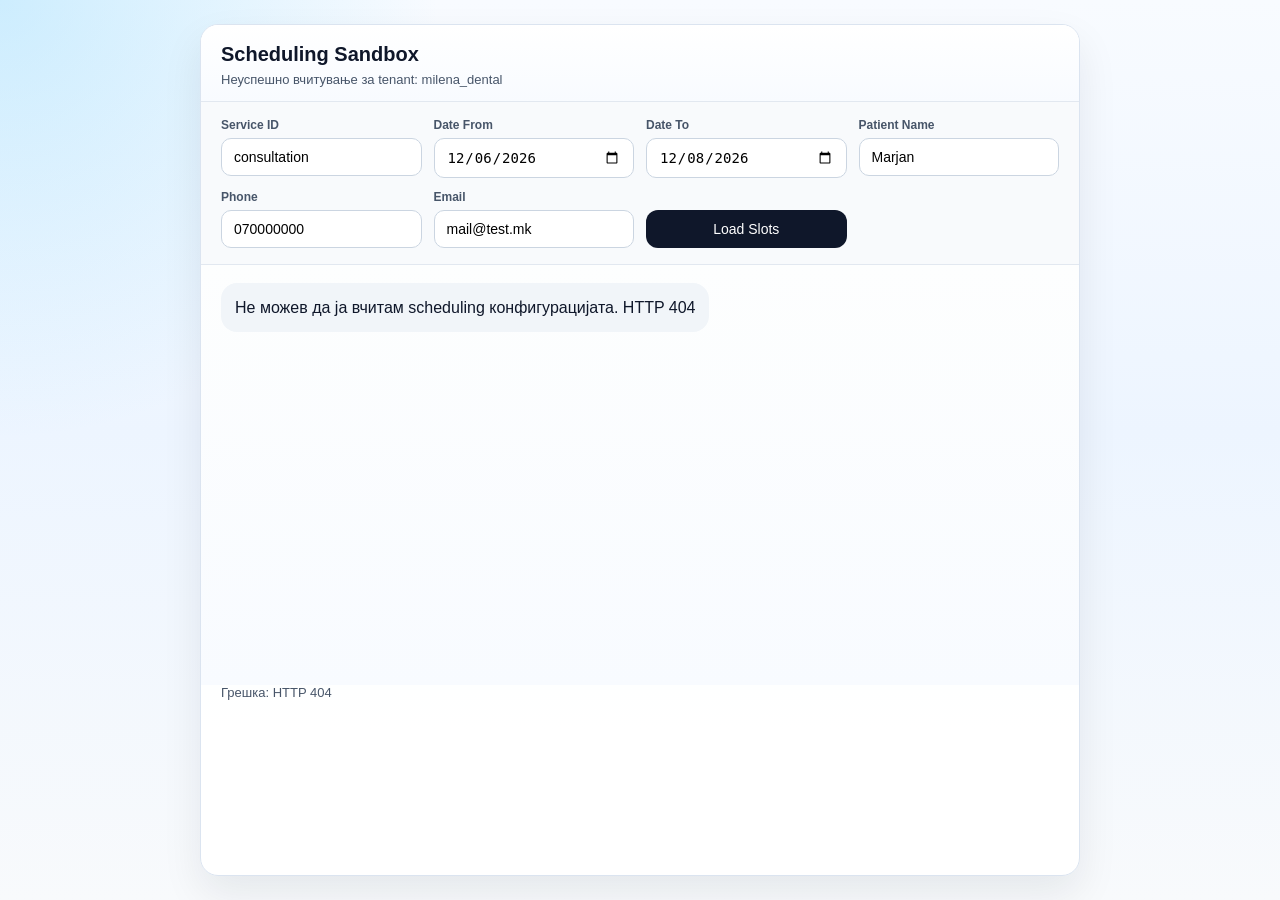
==== clinic-ai-assistant-src/frontend/cal.html @ ce072c80 "feat(scheduling): add isolated calendar sandbox and Google provider support" ====
<!DOCTYPE html>
<html lang="mk">
<head>
  <meta charset="UTF-8" />
  <meta name="viewport" content="width=device-width, initial-scale=1.0" />
  <link rel="icon" href="/frontend/favicon.ico">
  <title>Scheduling Sandbox</title>
  <style>
    * {
      box-sizing: border-box;
    }

    body {
      margin: 0;
      font-family: Arial, sans-serif;
      background:
        radial-gradient(circle at top left, rgba(125, 211, 252, 0.35), transparent 28%),
        linear-gradient(180deg, #f8fbff 0%, #edf5ff 48%, #f8fafc 100%);
      min-height: 100vh;
      display: flex;
      justify-content: center;
      padding: 24px;
      color: #0f172a;
    }

    .sandbox-app {
      width: 100%;
      max-width: 880px;
      background: rgba(255, 255, 255, 0.96);
      border: 1px solid #dbe4f0;
      border-radius: 18px;
      box-shadow: 0 18px 40px rgba(15, 23, 42, 0.08);
      overflow: hidden;
      display: flex;
      flex-direction: column;
    }

    .sandbox-header {
      padding: 18px 20px 14px 20px;
      border-bottom: 1px solid #e2e8f0;
      background: linear-gradient(180deg, #ffffff 0%, #f8fbff 100%);
    }

    .sandbox-title {
      font-size: 20px;
      font-weight: 700;
    }

    .sandbox-subtitle {
      margin-top: 6px;
      font-size: 13px;
      color: #475569;
    }

    .sandbox-controls {
      padding: 16px 20px;
      display: grid;
      grid-template-columns: repeat(4, minmax(0, 1fr));
      gap: 12px;
      border-bottom: 1px solid #e2e8f0;
      background: #f8fafc;
    }

    .control-group {
      display: flex;
      flex-direction: column;
      gap: 6px;
    }

    .control-group label {
      font-size: 12px;
      font-weight: 700;
      color: #475569;
    }

    .control-group input {
      width: 100%;
      padding: 10px 12px;
      border: 1px solid #cbd5e1;
      border-radius: 10px;
      font-size: 14px;
      background: #ffffff;
    }

    .control-group input:focus {
      outline: 2px solid #bfdbfe;
      outline-offset: 1px;
      border-color: #93c5fd;
    }

    .control-actions {
      display: flex;
      align-items: end;
    }

    .primary-button {
      width: 100%;
      border: none;
      border-radius: 12px;
      padding: 11px 14px;
      background: #0f172a;
      color: #ffffff;
      font-size: 14px;
      cursor: pointer;
    }

    .primary-button:disabled {
      cursor: not-allowed;
      opacity: 0.65;
    }

    .sandbox-messages {
      min-height: 420px;
      padding: 18px 20px;
      display: flex;
      flex-direction: column;
      gap: 12px;
      overflow-y: auto;
      background: linear-gradient(180deg, #fdfefe 0%, #f8fbff 100%);
    }

    .message {
      max-width: 86%;
      border-radius: 16px;
      padding: 13px 14px;
      line-height: 1.45;
      white-space: pre-wrap;
      word-break: break-word;
    }

    .message.system {
      align-self: center;
      max-width: 100%;
      background: #eef2ff;
      color: #3730a3;
      font-size: 13px;
    }

    .message.user {
      align-self: flex-end;
      background: #dbeafe;
    }

    .message.bot {
      align-self: flex-start;
      background: #f1f5f9;
    }

    .message pre {
      margin: 0;
      font-family: Consolas, "Courier New", monospace;
      font-size: 12px;
      white-space: pre-wrap;
    }

    .message-title {
      font-weight: 700;
      margin-bottom: 10px;
    }

    .slot-button-list {
      display: flex;
      flex-wrap: wrap;
      gap: 8px;
    }

    .slot-button {
      border: 1px solid #bfdbfe;
      border-radius: 999px;
      padding: 9px 12px;
      background: #ffffff;
      color: #1d4ed8;
      font-size: 13px;
      cursor: pointer;
      transition: transform 0.14s ease, border-color 0.14s ease, background 0.14s ease;
    }

    .slot-button:hover {
      border-color: #60a5fa;
      background: #eff6ff;
      transform: translateY(-1px);
    }

    .slot-button:disabled {
      cursor: not-allowed;
      opacity: 0.6;
      transform: none;
    }

    .sandbox-status {
      padding: 0 20px 18px 20px;
      font-size: 13px;
      color: #475569;
    }

    @media (max-width: 760px) {
      .sandbox-controls {
        grid-template-columns: 1fr;
      }
    }
  </style>
</head>
<body>
  <div class="sandbox-app">
    <div class="sandbox-header">
      <div class="sandbox-title">Scheduling Sandbox</div>
      <div class="sandbox-subtitle" id="sandboxSubtitle">Се вчитува конфигурација...</div>
    </div>

    <div class="sandbox-controls">
      <div class="control-group">
        <label for="serviceIdInput">Service ID</label>
        <input id="serviceIdInput" type="text" value="consultation" />
      </div>
      <div class="control-group">
        <label for="dateFromInput">Date From</label>
        <input id="dateFromInput" type="date" />
      </div>
      <div class="control-group">
        <label for="dateToInput">Date To</label>
        <input id="dateToInput" type="date" />
      </div>
      <div class="control-group">
        <label for="patientNameInput">Patient Name</label>
        <input id="patientNameInput" type="text" value="Marjan" />
      </div>
      <div class="control-group">
        <label for="patientPhoneInput">Phone</label>
        <input id="patientPhoneInput" type="text" value="070000000" />
      </div>
      <div class="control-group">
        <label for="patientEmailInput">Email</label>
        <input id="patientEmailInput" type="email" value="mail@test.mk" />
      </div>
      <div class="control-actions">
        <button class="primary-button" id="loadSlotsButton">Load Slots</button>
      </div>
    </div>

    <div class="sandbox-messages" id="sandboxMessages"></div>
    <div class="sandbox-status" id="sandboxStatus">Подготвено</div>
  </div>

  <script>
    const sandboxSubtitle = document.getElementById("sandboxSubtitle");
    const sandboxMessages = document.getElementById("sandboxMessages");
    const sandboxStatus = document.getElementById("sandboxStatus");
    const serviceIdInput = document.getElementById("serviceIdInput");
    const dateFromInput = document.getElementById("dateFromInput");
    const dateToInput = document.getElementById("dateToInput");
    const patientNameInput = document.getElementById("patientNameInput");
    const patientPhoneInput = document.getElementById("patientPhoneInput");
    const patientEmailInput = document.getElementById("patientEmailInput");
    const loadSlotsButton = document.getElementById("loadSlotsButton");

    const pathParts = window.location.pathname.split("/").filter(Boolean);
    const tenant = pathParts[0] === "agent" && pathParts[1] ? pathParts[1] : "milena_dental";

    const configUrl = `/scheduling/config/${encodeURIComponent(tenant)}`;
    const availabilityUrl = `/scheduling/availability?tenant=${encodeURIComponent(tenant)}`;
    const bookingUrl = `/scheduling/book?tenant=${encodeURIComponent(tenant)}`;

    function addMessage(text, sender, usePre = false) {
      const messageEl = document.createElement("div");
      messageEl.className = `message ${sender}`;
      if (usePre) {
        const pre = document.createElement("pre");
        pre.textContent = text;
        messageEl.appendChild(pre);
      } else {
        messageEl.textContent = text;
      }
      sandboxMessages.appendChild(messageEl);
      sandboxMessages.scrollTop = sandboxMessages.scrollHeight;
    }

    function formatJson(value) {
      return JSON.stringify(value, null, 2);
    }

    function addSlotChoices(slots, serviceId) {
      const messageEl = document.createElement("div");
      messageEl.className = "message bot";

      const titleEl = document.createElement("div");
      titleEl.className = "message-title";
      titleEl.textContent = "Изберете термин со еден клик:";
      messageEl.appendChild(titleEl);

      const listEl = document.createElement("div");
      listEl.className = "slot-button-list";

      for (const slot of slots) {
        const buttonEl = document.createElement("button");
        buttonEl.type = "button";
        buttonEl.className = "slot-button";
        buttonEl.textContent = slot.display_label || slot.start_at;
        buttonEl.addEventListener("click", () => bookSelectedSlot(slot, serviceId, listEl));
        listEl.appendChild(buttonEl);
      }

      messageEl.appendChild(listEl);
      sandboxMessages.appendChild(messageEl);
      sandboxMessages.scrollTop = sandboxMessages.scrollHeight;
    }

    async function bookSelectedSlot(slot, serviceId, buttonContainer) {
      const patientName = patientNameInput.value.trim();
      const patientPhone = patientPhoneInput.value.trim();
      const patientEmail = patientEmailInput.value.trim();

      if (!patientName) {
        addMessage("Внесете име на пациент пред да резервирате термин.", "system");
        return;
      }

      for (const button of buttonContainer.querySelectorAll("button")) {
        button.disabled = true;
      }

      addMessage(`Book this meeting: ${slot.display_label}`, "user");
      sandboxStatus.textContent = "Се испраќа барање за резервација...";

      try {
        const response = await fetch(bookingUrl, {
          method: "POST",
          headers: {
            "Content-Type": "application/json"
          },
          body: JSON.stringify({
            service_id: serviceId,
            slot_id: slot.slot_id,
            patient_name: patientName,
            patient_phone: patientPhone || null,
            patient_email: patientEmail || null,
            note: "Booked from cal.html sandbox",
          })
        });

        if (!response.ok) {
          throw new Error(`HTTP ${response.status}`);
        }

        const data = await response.json();
        sandboxStatus.textContent = "Терминот е испратен за резервација.";
        addMessage(`Резервација: ${data.confirmation_message}`, "bot");
        addMessage(formatJson(data), "bot", true);
      } catch (error) {
        sandboxStatus.textContent = `Грешка: ${error.message}`;
        addMessage(`Неуспешна резервација. ${error.message}`, "bot");
        for (const button of buttonContainer.querySelectorAll("button")) {
          button.disabled = false;
        }
      }
    }

    function setDefaultDates() {
      const today = new Date();
      const endDate = new Date(today);
      endDate.setDate(today.getDate() + 2);
      dateFromInput.value = today.toISOString().slice(0, 10);
      dateToInput.value = endDate.toISOString().slice(0, 10);
    }

    async function loadConfig() {
      try {
        const response = await fetch(configUrl);
        if (!response.ok) {
          throw new Error(`HTTP ${response.status}`);
        }
        const config = await response.json();
        const scheduling = config.scheduling || {};
        sandboxSubtitle.textContent = `Tenant: ${tenant} | Provider: ${scheduling.provider || "n/a"} | Timezone: ${scheduling.timezone || "n/a"}`;
        addMessage("Сандбоксот е подготвен за изолирано scheduling тестирање.", "system");
        addMessage(formatJson({ tenant, scheduling }), "bot", true);
      } catch (error) {
        sandboxSubtitle.textContent = `Неуспешно вчитување за tenant: ${tenant}`;
        sandboxStatus.textContent = `Грешка: ${error.message}`;
        addMessage(`Не можев да ја вчитам scheduling конфигурацијата. ${error.message}`, "bot");
      }
    }

    async function loadSlots() {
      const payload = {
        service_id: serviceIdInput.value.trim(),
        date_from: dateFromInput.value,
        date_to: dateToInput.value,
        timezone: "Europe/Skopje",
      };

      if (!payload.service_id || !payload.date_from || !payload.date_to) {
        addMessage("Внесете service id и date range пред да побарате слотови.", "system");
        return;
      }

      loadSlotsButton.disabled = true;
      sandboxStatus.textContent = "Се вчитуваат можни термини...";
      addMessage(`Load slots for ${payload.service_id} from ${payload.date_from} to ${payload.date_to}`, "user");

      try {
        const response = await fetch(availabilityUrl, {
          method: "POST",
          headers: {
            "Content-Type": "application/json"
          },
          body: JSON.stringify(payload)
        });

        if (!response.ok) {
          throw new Error(`HTTP ${response.status}`);
        }

        const data = await response.json();
        const slots = Array.isArray(data.slots) ? data.slots : [];
        sandboxStatus.textContent = `Вчитани ${slots.length} слотови.`;
        if (!slots.length) {
          addMessage("Нема достапни слотови за избраниот опсег.", "bot");
          addMessage(formatJson(data), "bot", true);
          return;
        }
        addSlotChoices(slots, payload.service_id);
        addMessage(formatJson(data), "bot", true);
      } catch (error) {
        sandboxStatus.textContent = `Грешка: ${error.message}`;
        addMessage(`Неуспешно вчитување на слотови. ${error.message}`, "bot");
      } finally {
        loadSlotsButton.disabled = false;
      }
    }

    loadSlotsButton.addEventListener("click", loadSlots);

    setDefaultDates();
    loadConfig();
  </script>
</body>
</html>
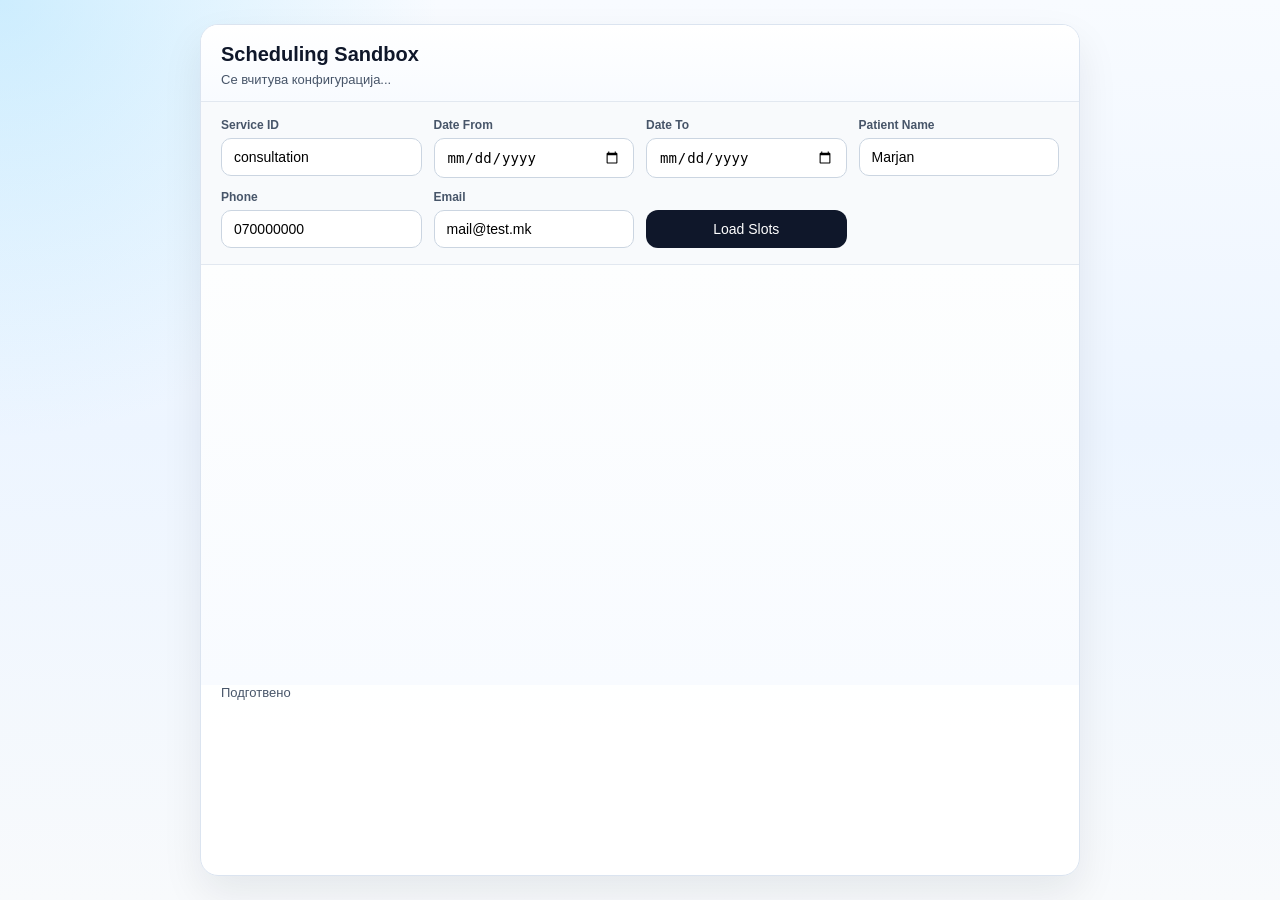
==== commit 0db5638a: "refactor(frontend): extract reusable scheduling slot list widget" ====
--- a/clinic-ai-assistant-src/frontend/cal.html
+++ b/clinic-ai-assistant-src/frontend/cal.html
@@ -4,6 +4,7 @@
   <meta charset="UTF-8" />
   <meta name="viewport" content="width=device-width, initial-scale=1.0" />
   <link rel="icon" href="/frontend/favicon.ico">
+  <link rel="stylesheet" href="/frontend/widgets/slot-list/slot-list.css">
   <title>Scheduling Sandbox</title>
   <style>
     * {
@@ -153,40 +154,6 @@
       white-space: pre-wrap;
     }
 
-    .message-title {
-      font-weight: 700;
-      margin-bottom: 10px;
-    }
-
-    .slot-button-list {
-      display: flex;
-      flex-wrap: wrap;
-      gap: 8px;
-    }
-
-    .slot-button {
-      border: 1px solid #bfdbfe;
-      border-radius: 999px;
-      padding: 9px 12px;
-      background: #ffffff;
-      color: #1d4ed8;
-      font-size: 13px;
-      cursor: pointer;
-      transition: transform 0.14s ease, border-color 0.14s ease, background 0.14s ease;
-    }
-
-    .slot-button:hover {
-      border-color: #60a5fa;
-      background: #eff6ff;
-      transform: translateY(-1px);
-    }
-
-    .slot-button:disabled {
-      cursor: not-allowed;
-      opacity: 0.6;
-      transform: none;
-    }
-
     .sandbox-status {
       padding: 0 20px 18px 20px;
       font-size: 13px;
@@ -241,7 +208,9 @@
     <div class="sandbox-status" id="sandboxStatus">Подготвено</div>
   </div>
 
-  <script>
+  <script type="module">
+    import { createSlotListWidget } from "/frontend/widgets/slot-list/slot-list.js";
+
     const sandboxSubtitle = document.getElementById("sandboxSubtitle");
     const sandboxMessages = document.getElementById("sandboxMessages");
     const sandboxStatus = document.getElementById("sandboxStatus");
@@ -282,29 +251,18 @@
       const messageEl = document.createElement("div");
       messageEl.className = "message bot";
 
-      const titleEl = document.createElement("div");
-      titleEl.className = "message-title";
-      titleEl.textContent = "Изберете термин со еден клик:";
-      messageEl.appendChild(titleEl);
-
-      const listEl = document.createElement("div");
-      listEl.className = "slot-button-list";
-
-      for (const slot of slots) {
-        const buttonEl = document.createElement("button");
-        buttonEl.type = "button";
-        buttonEl.className = "slot-button";
-        buttonEl.textContent = slot.display_label || slot.start_at;
-        buttonEl.addEventListener("click", () => bookSelectedSlot(slot, serviceId, listEl));
-        listEl.appendChild(buttonEl);
-      }
-
-      messageEl.appendChild(listEl);
+      const slotList = createSlotListWidget({
+        title: "Изберете термин со еден клик:",
+        slots,
+        onSelect: (slot, widget) => bookSelectedSlot(slot, serviceId, widget),
+      });
+
+      messageEl.appendChild(slotList.root);
       sandboxMessages.appendChild(messageEl);
       sandboxMessages.scrollTop = sandboxMessages.scrollHeight;
     }
 
-    async function bookSelectedSlot(slot, serviceId, buttonContainer) {
+    async function bookSelectedSlot(slot, serviceId, slotListWidget) {
       const patientName = patientNameInput.value.trim();
       const patientPhone = patientPhoneInput.value.trim();
       const patientEmail = patientEmailInput.value.trim();
@@ -314,9 +272,7 @@
         return;
       }
 
-      for (const button of buttonContainer.querySelectorAll("button")) {
-        button.disabled = true;
-      }
+      slotListWidget.disableAll();
 
       addMessage(`Book this meeting: ${slot.display_label}`, "user");
       sandboxStatus.textContent = "Се испраќа барање за резервација...";
@@ -348,9 +304,7 @@
       } catch (error) {
         sandboxStatus.textContent = `Грешка: ${error.message}`;
         addMessage(`Неуспешна резервација. ${error.message}`, "bot");
-        for (const button of buttonContainer.querySelectorAll("button")) {
-          button.disabled = false;
-        }
+        slotListWidget.enableAll();
       }
     }
 
@@ -369,10 +323,13 @@
           throw new Error(`HTTP ${response.status}`);
         }
         const config = await response.json();
-        const scheduling = config.scheduling || {};
+        const scheduling = config.scheduling || config || {};
         sandboxSubtitle.textContent = `Tenant: ${tenant} | Provider: ${scheduling.provider || "n/a"} | Timezone: ${scheduling.timezone || "n/a"}`;
         addMessage("Сандбоксот е подготвен за изолирано scheduling тестирање.", "system");
         addMessage(formatJson({ tenant, scheduling }), "bot", true);
+        if (scheduling.booking_enabled === false) {
+          addMessage("Booking is disabled for this tenant. Live slot booking is not available from this sandbox.", "system");
+        }
       } catch (error) {
         sandboxSubtitle.textContent = `Неуспешно вчитување за tenant: ${tenant}`;
         sandboxStatus.textContent = `Грешка: ${error.message}`;
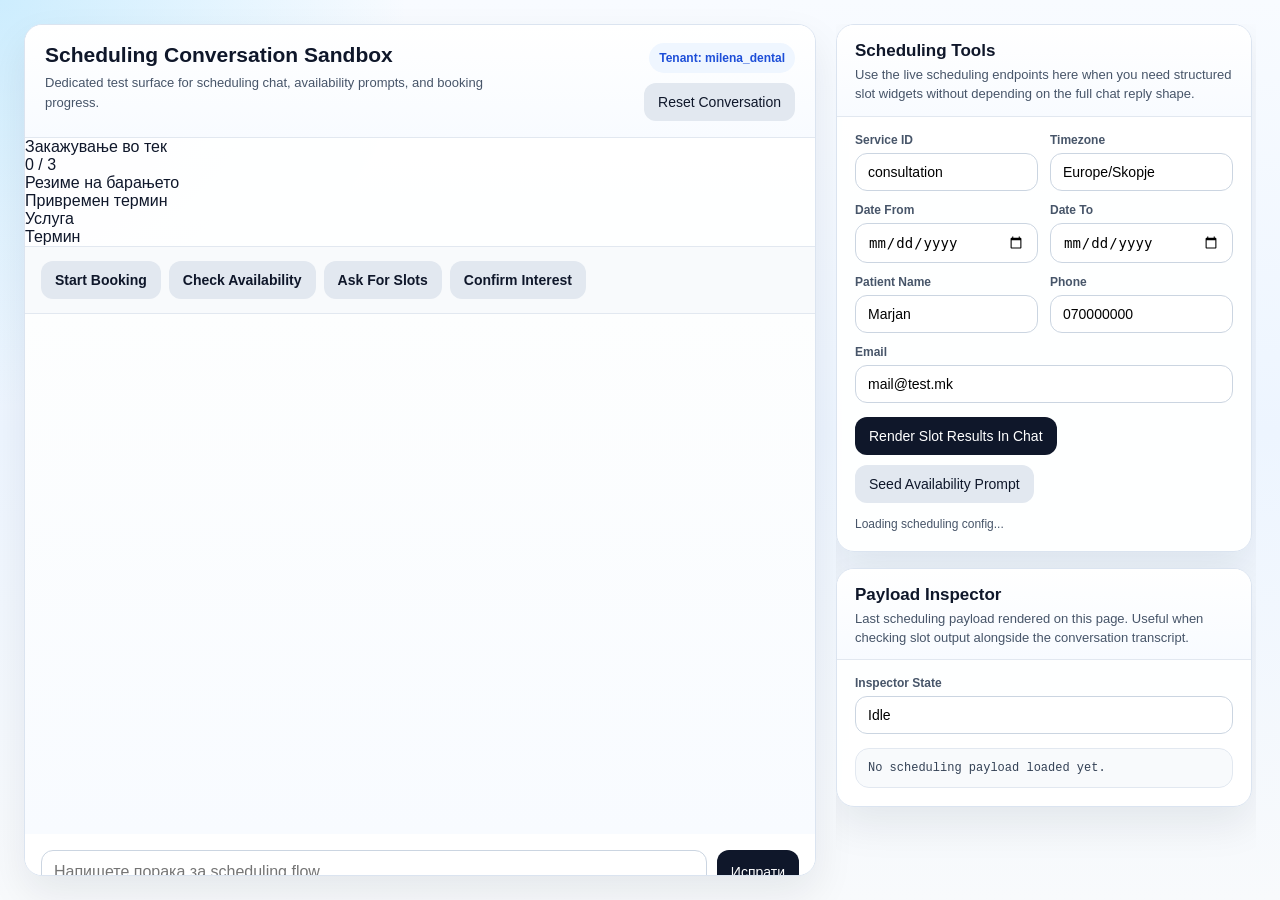
==== commit badc7feb: "feat(frontend): turn cal sandbox into scheduling chat surface" ====
--- a/clinic-ai-assistant-src/frontend/cal.html
+++ b/clinic-ai-assistant-src/frontend/cal.html
@@ -4,8 +4,11 @@
   <meta charset="UTF-8" />
   <meta name="viewport" content="width=device-width, initial-scale=1.0" />
   <link rel="icon" href="/frontend/favicon.ico">
-  <link rel="stylesheet" href="/frontend/widgets/slot-list/slot-list.css">
-  <title>Scheduling Sandbox</title>
+  <link rel="stylesheet" href="/frontend/chat/chat-shell.css" />
+  <link rel="stylesheet" href="/frontend/widgets/booking-progress/booking-progress.css" />
+  <link rel="stylesheet" href="/frontend/widgets/booking-summary/booking-summary.css" />
+  <link rel="stylesheet" href="/frontend/widgets/slot-list/slot-list.css" />
+  <title>Scheduling Conversation Sandbox</title>
   <style>
     * {
       box-sizing: border-box;
@@ -13,253 +16,815 @@
 
     body {
       margin: 0;
+      height: 100vh;
       font-family: Arial, sans-serif;
+      color: #0f172a;
       background:
-        radial-gradient(circle at top left, rgba(125, 211, 252, 0.35), transparent 28%),
+        radial-gradient(circle at top left, rgba(125, 211, 252, 0.35), transparent 26%),
         linear-gradient(180deg, #f8fbff 0%, #edf5ff 48%, #f8fafc 100%);
-      min-height: 100vh;
+      padding: 24px;
+      overflow: hidden;
+    }
+
+    .sandbox-layout {
+      width: 100%;
+      max-width: 1380px;
+      height: 100%;
+      margin: 0 auto;
+      display: grid;
+      grid-template-columns: minmax(0, 1.4fr) minmax(320px, 420px);
+      gap: 20px;
+      align-items: start;
+    }
+
+    .chat-app {
+      height: 100%;
+      background: rgba(255, 255, 255, 0.96);
+      border: 1px solid #dbe4f0;
+      border-radius: 18px;
       display: flex;
-      justify-content: center;
-      padding: 24px;
+      flex-direction: column;
+      overflow: hidden;
+      box-shadow: 0 18px 40px rgba(15, 23, 42, 0.08);
+    }
+
+    .chat-header {
+      padding: 18px 20px 16px 20px;
+      border-bottom: 1px solid #e2e8f0;
+      background: linear-gradient(180deg, #ffffff 0%, #f8fbff 100%);
+      display: flex;
+      justify-content: space-between;
+      gap: 16px;
+      align-items: flex-start;
+    }
+
+    .chat-header-copy {
+      min-width: 0;
+    }
+
+    .chat-header-title {
+      font-size: 21px;
+      font-weight: 700;
+    }
+
+    .chat-header-subtitle {
+      margin-top: 6px;
+      font-size: 13px;
+      line-height: 1.5;
+      color: #475569;
+    }
+
+    .chat-header-tools {
+      display: flex;
+      gap: 10px;
+      align-items: center;
+      flex-wrap: wrap;
+      justify-content: flex-end;
+    }
+
+    .header-chip {
+      padding: 8px 10px;
+      border-radius: 999px;
+      background: #eff6ff;
+      color: #1d4ed8;
+      font-size: 12px;
+      font-weight: 700;
+      white-space: nowrap;
+    }
+
+    .chat-messages {
+      flex: 1;
+      min-height: 520px;
+      overflow-y: auto;
+      padding: 16px;
+      display: flex;
+      flex-direction: column;
+      gap: 12px;
+      background: linear-gradient(180deg, #fdfefe 0%, #f8fbff 100%);
+    }
+
+    .chat-tools {
+      padding: 14px 16px;
+      border-top: 1px solid #e2e8f0;
+      border-bottom: 1px solid #e2e8f0;
+      background: #f8fafc;
+      display: flex;
+      flex-wrap: wrap;
+      gap: 8px;
+    }
+
+    .tool-button,
+    .send-button,
+    .panel-button {
+      border: none;
+      border-radius: 12px;
+      padding: 11px 14px;
+      font-size: 14px;
+      cursor: pointer;
+      transition: transform 120ms ease, box-shadow 120ms ease, opacity 120ms ease;
+    }
+
+    .tool-button:hover,
+    .send-button:hover,
+    .panel-button:hover {
+      transform: translateY(-1px);
+      box-shadow: 0 8px 20px rgba(15, 23, 42, 0.08);
+    }
+
+    .tool-button:disabled,
+    .send-button:disabled,
+    .panel-button:disabled {
+      opacity: 0.6;
+      cursor: not-allowed;
+      transform: none;
+      box-shadow: none;
+    }
+
+    .tool-button {
+      background: #e2e8f0;
       color: #0f172a;
-    }
-
-    .sandbox-app {
-      width: 100%;
-      max-width: 880px;
+      font-weight: 600;
+    }
+
+    .chat-input-area {
+      display: flex;
+      gap: 10px;
+      padding: 16px;
+      background: #ffffff;
+    }
+
+    .chat-input {
+      flex: 1;
+      padding: 12px;
+      border: 1px solid #cbd5e1;
+      border-radius: 12px;
+      font-size: 16px;
+      outline: none;
+      background: #ffffff;
+    }
+
+    .chat-input:focus,
+    .panel-input:focus {
+      outline: 2px solid #bfdbfe;
+      outline-offset: 1px;
+      border-color: #93c5fd;
+    }
+
+    .send-button,
+    .panel-button.primary {
+      background: #0f172a;
+      color: #ffffff;
+    }
+
+    .panel-button.secondary {
+      background: #e2e8f0;
+      color: #0f172a;
+    }
+
+    .status {
+      padding: 0 16px 16px 16px;
+      font-size: 13px;
+      color: #475569;
+    }
+
+    .panel-stack {
+      height: 100%;
+      display: flex;
+      flex-direction: column;
+      gap: 16px;
+      overflow-y: auto;
+      min-height: 0;
+      padding-right: 4px;
+    }
+
+    .panel-card {
       background: rgba(255, 255, 255, 0.96);
       border: 1px solid #dbe4f0;
       border-radius: 18px;
       box-shadow: 0 18px 40px rgba(15, 23, 42, 0.08);
       overflow: hidden;
-      display: flex;
-      flex-direction: column;
-    }
-
-    .sandbox-header {
-      padding: 18px 20px 14px 20px;
+    }
+
+    .panel-card-header {
+      padding: 16px 18px 12px 18px;
       border-bottom: 1px solid #e2e8f0;
       background: linear-gradient(180deg, #ffffff 0%, #f8fbff 100%);
     }
 
-    .sandbox-title {
-      font-size: 20px;
+    .panel-card-title {
+      font-size: 17px;
       font-weight: 700;
     }
 
-    .sandbox-subtitle {
-      margin-top: 6px;
+    .panel-card-subtitle {
+      margin-top: 5px;
       font-size: 13px;
       color: #475569;
-    }
-
-    .sandbox-controls {
-      padding: 16px 20px;
+      line-height: 1.45;
+    }
+
+    .panel-card-body {
+      padding: 16px 18px 18px 18px;
+    }
+
+    .field-grid {
       display: grid;
-      grid-template-columns: repeat(4, minmax(0, 1fr));
+      grid-template-columns: 1fr 1fr;
       gap: 12px;
-      border-bottom: 1px solid #e2e8f0;
-      background: #f8fafc;
-    }
-
-    .control-group {
+    }
+
+    .field-grid.single-column {
+      grid-template-columns: 1fr;
+    }
+
+    .field-group {
       display: flex;
       flex-direction: column;
       gap: 6px;
     }
 
-    .control-group label {
+    .field-group label {
       font-size: 12px;
       font-weight: 700;
       color: #475569;
     }
 
-    .control-group input {
+    .panel-input {
       width: 100%;
       padding: 10px 12px;
       border: 1px solid #cbd5e1;
-      border-radius: 10px;
+      border-radius: 12px;
       font-size: 14px;
       background: #ffffff;
     }
 
-    .control-group input:focus {
-      outline: 2px solid #bfdbfe;
-      outline-offset: 1px;
-      border-color: #93c5fd;
-    }
-
-    .control-actions {
+    .panel-actions {
       display: flex;
-      align-items: end;
-    }
-
-    .primary-button {
-      width: 100%;
-      border: none;
-      border-radius: 12px;
-      padding: 11px 14px;
-      background: #0f172a;
-      color: #ffffff;
-      font-size: 14px;
-      cursor: pointer;
-    }
-
-    .primary-button:disabled {
-      cursor: not-allowed;
-      opacity: 0.65;
-    }
-
-    .sandbox-messages {
-      min-height: 420px;
-      padding: 18px 20px;
-      display: flex;
-      flex-direction: column;
-      gap: 12px;
-      overflow-y: auto;
-      background: linear-gradient(180deg, #fdfefe 0%, #f8fbff 100%);
-    }
-
-    .message {
-      max-width: 86%;
-      border-radius: 16px;
-      padding: 13px 14px;
-      line-height: 1.45;
+      flex-wrap: wrap;
+      gap: 10px;
+      margin-top: 14px;
+    }
+
+    .panel-note {
+      margin-top: 12px;
+      font-size: 12px;
+      line-height: 1.5;
+      color: #475569;
+    }
+
+    .inspector-log {
+      margin-top: 14px;
+      border: 1px solid #e2e8f0;
+      border-radius: 14px;
+      background: #f8fafc;
+      padding: 12px;
+      max-height: 240px;
+      overflow: auto;
+    }
+
+    .inspector-log pre {
+      margin: 0;
       white-space: pre-wrap;
       word-break: break-word;
-    }
-
-    .message.system {
-      align-self: center;
-      max-width: 100%;
-      background: #eef2ff;
-      color: #3730a3;
-      font-size: 13px;
-    }
-
-    .message.user {
-      align-self: flex-end;
-      background: #dbeafe;
-    }
-
-    .message.bot {
-      align-self: flex-start;
-      background: #f1f5f9;
-    }
-
-    .message pre {
-      margin: 0;
+      font-size: 12px;
       font-family: Consolas, "Courier New", monospace;
-      font-size: 12px;
-      white-space: pre-wrap;
-    }
-
-    .sandbox-status {
-      padding: 0 20px 18px 20px;
-      font-size: 13px;
-      color: #475569;
+      color: #334155;
+    }
+
+    @media (max-width: 1120px) {
+      body {
+        height: auto;
+        min-height: 100vh;
+        overflow: auto;
+      }
+
+      .sandbox-layout {
+        grid-template-columns: 1fr;
+        height: auto;
+      }
+
+      .chat-app {
+        height: auto;
+        min-height: 70vh;
+      }
+
+      .panel-stack {
+        height: auto;
+        overflow: visible;
+        padding-right: 0;
+      }
     }
 
     @media (max-width: 760px) {
-      .sandbox-controls {
+      body {
+        padding: 14px;
+      }
+
+      .chat-header {
+        flex-direction: column;
+      }
+
+      .chat-header-tools {
+        justify-content: flex-start;
+      }
+
+      .field-grid {
         grid-template-columns: 1fr;
+      }
+
+      .chat-input-area {
+        flex-direction: column;
       }
     }
   </style>
 </head>
 <body>
-  <div class="sandbox-app">
-    <div class="sandbox-header">
-      <div class="sandbox-title">Scheduling Sandbox</div>
-      <div class="sandbox-subtitle" id="sandboxSubtitle">Се вчитува конфигурација...</div>
+  <div class="sandbox-layout">
+    <div class="chat-app">
+      <div class="chat-header">
+        <div class="chat-header-copy">
+          <div class="chat-header-title" id="chatHeader">Scheduling Conversation Sandbox</div>
+          <div class="chat-header-subtitle" id="chatHeaderSubtitle">
+            Dedicated test surface for scheduling chat, availability prompts, and booking progress.
+          </div>
+        </div>
+        <div class="chat-header-tools">
+          <div class="header-chip" id="tenantChip">Tenant: milena_dental</div>
+          <button type="button" class="panel-button secondary" id="bookingResetButton">Reset Conversation</button>
+        </div>
+      </div>
+
+      <div class="booking-progress" id="bookingProgress">
+        <div class="booking-progress-header">
+          <div class="booking-progress-title" id="bookingProgressTitle">Закажување во тек</div>
+          <div class="booking-progress-controls">
+            <div class="booking-progress-status" id="bookingProgressStatus">0 / 3</div>
+          </div>
+        </div>
+        <div class="booking-progress-steps" id="bookingProgressSteps"></div>
+      </div>
+
+      <div class="booking-summary" id="bookingSummary">
+        <div class="booking-summary-header">
+          <div>
+            <div class="booking-summary-title" id="bookingSummaryTitle">Резиме на барањето</div>
+            <div class="booking-summary-subtitle" id="bookingSummarySubtitle"></div>
+          </div>
+          <div class="booking-summary-badge" id="bookingSummaryBadge">Привремен термин</div>
+        </div>
+        <div class="booking-summary-grid">
+          <div class="booking-summary-card">
+            <div class="booking-summary-label">Услуга</div>
+            <div class="booking-summary-value" id="bookingSummaryService"></div>
+          </div>
+          <div class="booking-summary-card">
+            <div class="booking-summary-label">Термин</div>
+            <div class="booking-summary-value" id="bookingSummaryAppointment"></div>
+          </div>
+        </div>
+        <div class="booking-summary-fields" id="bookingSummaryFields"></div>
+        <div class="booking-summary-note" id="bookingSummaryNote" hidden>
+          <div class="booking-summary-note-label" id="bookingSummaryNoteLabel">Забелешка</div>
+          <div class="booking-summary-note-value" id="bookingSummaryNoteValue"></div>
+        </div>
+      </div>
+
+      <div class="chat-tools">
+        <button type="button" class="tool-button" data-quick-message="Сакам термин за консултација.">Start Booking</button>
+        <button type="button" class="tool-button" data-quick-message="Имате ли слободни термини денес?">Check Availability</button>
+        <button type="button" class="tool-button" data-quick-message="Покажи ми слободни термини за консултација.">Ask For Slots</button>
+        <button type="button" class="tool-button" data-quick-message="Да, сакам да закажам.">Confirm Interest</button>
+      </div>
+
+      <div class="chat-messages" id="chatMessages"></div>
+
+      <div class="chat-input-area">
+        <input
+          type="text"
+          id="messageInput"
+          class="chat-input"
+          placeholder="Напишете порака за scheduling flow..."
+        />
+        <button id="sendButton" class="send-button">Испрати</button>
+      </div>
+
+      <div class="status" id="statusText">Подготвено</div>
     </div>
 
-    <div class="sandbox-controls">
-      <div class="control-group">
-        <label for="serviceIdInput">Service ID</label>
-        <input id="serviceIdInput" type="text" value="consultation" />
-      </div>
-      <div class="control-group">
-        <label for="dateFromInput">Date From</label>
-        <input id="dateFromInput" type="date" />
-      </div>
-      <div class="control-group">
-        <label for="dateToInput">Date To</label>
-        <input id="dateToInput" type="date" />
-      </div>
-      <div class="control-group">
-        <label for="patientNameInput">Patient Name</label>
-        <input id="patientNameInput" type="text" value="Marjan" />
-      </div>
-      <div class="control-group">
-        <label for="patientPhoneInput">Phone</label>
-        <input id="patientPhoneInput" type="text" value="070000000" />
-      </div>
-      <div class="control-group">
-        <label for="patientEmailInput">Email</label>
-        <input id="patientEmailInput" type="email" value="mail@test.mk" />
-      </div>
-      <div class="control-actions">
-        <button class="primary-button" id="loadSlotsButton">Load Slots</button>
-      </div>
+    <div class="panel-stack">
+      <section class="panel-card">
+        <div class="panel-card-header">
+          <div class="panel-card-title">Scheduling Tools</div>
+          <div class="panel-card-subtitle">
+            Use the live scheduling endpoints here when you need structured slot widgets without depending on the full chat reply shape.
+          </div>
+        </div>
+        <div class="panel-card-body">
+          <div class="field-grid">
+            <div class="field-group">
+              <label for="serviceIdInput">Service ID</label>
+              <input id="serviceIdInput" class="panel-input" type="text" value="consultation" />
+            </div>
+            <div class="field-group">
+              <label for="timezoneInput">Timezone</label>
+              <input id="timezoneInput" class="panel-input" type="text" value="Europe/Skopje" />
+            </div>
+            <div class="field-group">
+              <label for="dateFromInput">Date From</label>
+              <input id="dateFromInput" class="panel-input" type="date" />
+            </div>
+            <div class="field-group">
+              <label for="dateToInput">Date To</label>
+              <input id="dateToInput" class="panel-input" type="date" />
+            </div>
+          </div>
+
+          <div class="field-grid" style="margin-top: 12px;">
+            <div class="field-group">
+              <label for="patientNameInput">Patient Name</label>
+              <input id="patientNameInput" class="panel-input" type="text" value="Marjan" />
+            </div>
+            <div class="field-group">
+              <label for="patientPhoneInput">Phone</label>
+              <input id="patientPhoneInput" class="panel-input" type="text" value="070000000" />
+            </div>
+            <div class="field-group" style="grid-column: 1 / -1;">
+              <label for="patientEmailInput">Email</label>
+              <input id="patientEmailInput" class="panel-input" type="email" value="mail@test.mk" />
+            </div>
+          </div>
+
+          <div class="panel-actions">
+            <button type="button" class="panel-button primary" id="loadSlotsButton">Render Slot Results In Chat</button>
+            <button type="button" class="panel-button secondary" id="seedChatPromptButton">Seed Availability Prompt</button>
+          </div>
+
+          <div class="panel-note" id="sandboxSubtitle">
+            Loading scheduling config...
+          </div>
+        </div>
+      </section>
+
+      <section class="panel-card">
+        <div class="panel-card-header">
+          <div class="panel-card-title">Payload Inspector</div>
+          <div class="panel-card-subtitle">
+            Last scheduling payload rendered on this page. Useful when checking slot output alongside the conversation transcript.
+          </div>
+        </div>
+        <div class="panel-card-body">
+          <div class="field-grid single-column">
+            <div class="field-group">
+              <label for="inspectorMode">Inspector State</label>
+              <input id="inspectorMode" class="panel-input" type="text" value="Idle" readonly />
+            </div>
+          </div>
+          <div class="inspector-log">
+            <pre id="inspectorOutput">No scheduling payload loaded yet.</pre>
+          </div>
+        </div>
+      </section>
     </div>
-
-    <div class="sandbox-messages" id="sandboxMessages"></div>
-    <div class="sandbox-status" id="sandboxStatus">Подготвено</div>
   </div>
 
   <script type="module">
-    import { createSlotListWidget } from "/frontend/widgets/slot-list/slot-list.js";
-
+    import { resolveTenantFromPath } from "/frontend/chat/chat-shell.js";
+    import { bindTextInputSubmission, setInputBusyState } from "/frontend/chat/chat-input.js";
+    import { createBookingSummaryHistory } from "/frontend/widgets/booking-summary/booking-summary.js";
+    import {
+      createConversationWidgetDispatcher,
+      createConversationWidgetRegistry,
+      registerDefaultConversationWidgets,
+    } from "/frontend/widgets/widget-registry.js";
+
+    const chatMessages = document.getElementById("chatMessages");
+    const messageInput = document.getElementById("messageInput");
+    const sendButton = document.getElementById("sendButton");
+    const statusText = document.getElementById("statusText");
+    const chatHeader = document.getElementById("chatHeader");
+    const chatHeaderSubtitle = document.getElementById("chatHeaderSubtitle");
+    const tenantChip = document.getElementById("tenantChip");
+    const bookingProgress = document.getElementById("bookingProgress");
+    const bookingProgressTitle = document.getElementById("bookingProgressTitle");
+    const bookingProgressStatus = document.getElementById("bookingProgressStatus");
+    const bookingProgressSteps = document.getElementById("bookingProgressSteps");
+    const bookingResetButton = document.getElementById("bookingResetButton");
+    const bookingSummary = document.getElementById("bookingSummary");
     const sandboxSubtitle = document.getElementById("sandboxSubtitle");
-    const sandboxMessages = document.getElementById("sandboxMessages");
-    const sandboxStatus = document.getElementById("sandboxStatus");
+    const inspectorMode = document.getElementById("inspectorMode");
+    const inspectorOutput = document.getElementById("inspectorOutput");
     const serviceIdInput = document.getElementById("serviceIdInput");
+    const timezoneInput = document.getElementById("timezoneInput");
     const dateFromInput = document.getElementById("dateFromInput");
     const dateToInput = document.getElementById("dateToInput");
     const patientNameInput = document.getElementById("patientNameInput");
     const patientPhoneInput = document.getElementById("patientPhoneInput");
     const patientEmailInput = document.getElementById("patientEmailInput");
     const loadSlotsButton = document.getElementById("loadSlotsButton");
-
-    const pathParts = window.location.pathname.split("/").filter(Boolean);
-    const tenant = pathParts[0] === "agent" && pathParts[1] ? pathParts[1] : "milena_dental";
-
-    const configUrl = `/scheduling/config/${encodeURIComponent(tenant)}`;
-    const availabilityUrl = `/scheduling/availability?tenant=${encodeURIComponent(tenant)}`;
-    const bookingUrl = `/scheduling/book?tenant=${encodeURIComponent(tenant)}`;
-
-    function addMessage(text, sender, usePre = false) {
-      const messageEl = document.createElement("div");
-      messageEl.className = `message ${sender}`;
-      if (usePre) {
-        const pre = document.createElement("pre");
-        pre.textContent = text;
-        messageEl.appendChild(pre);
-      } else {
-        messageEl.textContent = text;
-      }
-      sandboxMessages.appendChild(messageEl);
-      sandboxMessages.scrollTop = sandboxMessages.scrollHeight;
+    const seedChatPromptButton = document.getElementById("seedChatPromptButton");
+
+    const bookingSummaryTemplate = bookingSummary.cloneNode(true);
+    bookingSummary.remove();
+
+    const tenant = resolveTenantFromPath(window.location.pathname, "milena_dental");
+    const sessionStorageKey = `clinic-ai-session:${tenant}:cal`;
+    let sessionId = window.localStorage.getItem(sessionStorageKey) || null;
+    let isSending = false;
+
+    const CHAT_URL = `/chat?tenant=${encodeURIComponent(tenant)}`;
+    const CONFIG_URL = `/config/${encodeURIComponent(tenant)}`;
+    const SCHEDULING_CONFIG_URL = `/scheduling/config/${encodeURIComponent(tenant)}`;
+    const AVAILABILITY_URL = `/scheduling/availability?tenant=${encodeURIComponent(tenant)}`;
+    const BOOKING_URL = `/scheduling/book?tenant=${encodeURIComponent(tenant)}`;
+
+    const widgetRegistry = registerDefaultConversationWidgets(
+      createConversationWidgetRegistry(),
+      {
+        bookingSummaryTemplate,
+        labelForField,
+      }
+    );
+
+    const bookingSummaryHistory = createBookingSummaryHistory({
+      template: bookingSummaryTemplate,
+      labelForField,
+      appendSummary(summary) {
+        return conversationDispatcher.addWidget(
+          "booking-summary",
+          { summary },
+          {
+            template: bookingSummaryTemplate,
+            labelForField,
+          }
+        ).element;
+      },
+    });
+
+    const conversationDispatcher = createConversationWidgetDispatcher({
+      container: chatMessages,
+      registry: widgetRegistry,
+      afterAppend({ kind, sender }) {
+        if (kind === "message" && sender === "bot") {
+          bookingSummaryHistory.flushPending();
+        }
+      }
+    });
+
+    const bookingProgressWidget = widgetRegistry.mount("booking-progress", {
+      root: bookingProgress,
+      titleElement: bookingProgressTitle,
+      statusElement: bookingProgressStatus,
+      stepsElement: bookingProgressSteps,
+      resetButton: bookingResetButton,
+      onEditField: beginBookingFieldEdit,
+      labelForField,
+      summaryHistory: bookingSummaryHistory,
+    }).widget;
+
+    function labelForField(fieldName) {
+      if (fieldName === "name") return "Име";
+      if (fieldName === "phone") return "Телефон";
+      if (fieldName === "email") return "Е-пошта";
+      return fieldName;
+    }
+
+    function addMessage(text, sender) {
+      return conversationDispatcher.addTextMessage(text, sender);
     }
 
     function formatJson(value) {
       return JSON.stringify(value, null, 2);
     }
 
+    function setInspector(mode, payload) {
+      inspectorMode.value = mode;
+      inspectorOutput.textContent = typeof payload === "string"
+        ? payload
+        : formatJson(payload);
+    }
+
+    function setDefaultDates() {
+      const today = new Date();
+      const endDate = new Date(today);
+      endDate.setDate(today.getDate() + 2);
+      dateFromInput.value = today.toISOString().slice(0, 10);
+      dateToInput.value = endDate.toISOString().slice(0, 10);
+    }
+
+    function updateBookingProgress(progress) {
+      bookingProgressWidget.update(progress);
+    }
+
     function addSlotChoices(slots, serviceId) {
-      const messageEl = document.createElement("div");
-      messageEl.className = "message bot";
-
-      const slotList = createSlotListWidget({
-        title: "Изберете термин со еден клик:",
+      return conversationDispatcher.addWidget("slot-list", {
+        title: "Изберете термин за sandbox booking:",
         slots,
         onSelect: (slot, widget) => bookSelectedSlot(slot, serviceId, widget),
-      });
-
-      messageEl.appendChild(slotList.root);
-      sandboxMessages.appendChild(messageEl);
-      sandboxMessages.scrollTop = sandboxMessages.scrollHeight;
+      }, { sender: "bot" });
+    }
+
+    async function performSend(userMessage, options = {}) {
+      const { showUserMessage = true } = options;
+
+      if (isSending) {
+        return;
+      }
+
+      const trimmedMessage = String(userMessage || "").trim();
+      if (!trimmedMessage) {
+        return;
+      }
+
+      isSending = true;
+      if (showUserMessage) {
+        addMessage(trimmedMessage, "user");
+      }
+      messageInput.value = "";
+      setInputBusyState({ input: messageInput, button: sendButton, isBusy: true });
+      statusText.textContent = "Се испраќа...";
+
+      try {
+        const response = await fetch(CHAT_URL, {
+          method: "POST",
+          headers: {
+            "Content-Type": "application/json"
+          },
+          body: JSON.stringify({
+            message: trimmedMessage,
+            session_id: sessionId
+          })
+        });
+
+        if (!response.ok) {
+          throw new Error(`HTTP error: ${response.status}`);
+        }
+
+        const data = await response.json();
+        if (data.session_id) {
+          sessionId = data.session_id;
+          window.localStorage.setItem(sessionStorageKey, sessionId);
+        }
+
+        updateBookingProgress(data.booking_progress);
+        addMessage(data.reply || "Нема одговор од серверот.", "bot");
+        setInspector("Last chat response", data);
+
+        statusText.textContent = data.session_status === "completed"
+          ? "Барањето е завршено."
+          : data.session_status === "collecting_contact"
+            ? "Се собираат контакт податоци."
+            : "Подготвено";
+      } catch (error) {
+        addMessage("Настана грешка при поврзување со системот.", "bot");
+        statusText.textContent = `Грешка: ${error.message}`;
+      } finally {
+        isSending = false;
+        setInputBusyState({ input: messageInput, button: sendButton, isBusy: false });
+        messageInput.focus();
+      }
+    }
+
+    function beginBookingFieldEdit(fieldName) {
+      if (!sessionId || !fieldName) {
+        return;
+      }
+      performSend(`__booking_edit__:${fieldName}`, { showUserMessage: false });
+    }
+
+    async function resetConversation() {
+      if (isSending) {
+        return;
+      }
+
+      sessionId = null;
+      window.localStorage.removeItem(sessionStorageKey);
+      bookingSummaryHistory.reset();
+      bookingProgressWidget.reset();
+      statusText.textContent = "Подготвено";
+      messageInput.value = "";
+      await loadPageState();
+      messageInput.focus();
+    }
+
+    async function loadTenantConfig() {
+      try {
+        const response = await fetch(CONFIG_URL);
+        if (!response.ok) {
+          throw new Error(`HTTP error: ${response.status}`);
+        }
+
+        const config = await response.json();
+        const businessName = config.business?.name || config.assistant?.name || "Асистент";
+        const greeting = config.conversation?.greeting || "Здраво! Како можам да ви помогнам денес?";
+
+        chatHeader.textContent = businessName;
+        document.title = `${businessName} Scheduling Sandbox`;
+        tenantChip.textContent = `Tenant: ${tenant}`;
+        chatHeaderSubtitle.textContent = "Conversation-first scheduling test page with live slot rendering tools.";
+
+        conversationDispatcher.clear();
+        bookingSummaryHistory.reset();
+        bookingProgressWidget.reset();
+        addMessage(greeting, "bot");
+      } catch (error) {
+        chatHeader.textContent = "Scheduling Conversation Sandbox";
+        document.title = "Scheduling Conversation Sandbox";
+        tenantChip.textContent = `Tenant: ${tenant}`;
+        chatHeaderSubtitle.textContent = "Conversation-first scheduling test page with live slot rendering tools.";
+        conversationDispatcher.clear();
+        bookingSummaryHistory.reset();
+        bookingProgressWidget.reset();
+        addMessage("Здраво! Како можам да ви помогнам денес?", "bot");
+        console.error("Failed to load tenant config:", error);
+      }
+    }
+
+    async function loadSchedulingConfig() {
+      try {
+        const response = await fetch(SCHEDULING_CONFIG_URL);
+        if (!response.ok) {
+          throw new Error(`HTTP ${response.status}`);
+        }
+
+        const config = await response.json();
+        const scheduling = config.scheduling || config || {};
+        timezoneInput.value = scheduling.timezone || timezoneInput.value;
+        sandboxSubtitle.textContent = `Tenant ${tenant} uses ${scheduling.provider || "n/a"} in ${scheduling.timezone || "n/a"} with ${scheduling.slot_duration_minutes || "?"}-minute slots.`;
+        setInspector("Scheduling config", { tenant, scheduling });
+      } catch (error) {
+        sandboxSubtitle.textContent = `Unable to load scheduling config for ${tenant}.`;
+        setInspector("Scheduling config error", error.message);
+      }
+    }
+
+    async function loadPageState() {
+      await loadTenantConfig();
+      await loadSchedulingConfig();
+    }
+
+    async function sendMessage() {
+      await performSend(messageInput.value.trim(), { showUserMessage: true });
+    }
+
+    function buildAvailabilityPayload() {
+      return {
+        service_id: serviceIdInput.value.trim(),
+        date_from: dateFromInput.value,
+        date_to: dateToInput.value,
+        timezone: timezoneInput.value.trim() || "Europe/Skopje",
+      };
+    }
+
+    function buildAvailabilityPrompt() {
+      const payload = buildAvailabilityPayload();
+      return `Провери достапност за ${payload.service_id} од ${payload.date_from} до ${payload.date_to}.`;
+    }
+
+    async function loadSlots() {
+      const payload = buildAvailabilityPayload();
+
+      if (!payload.service_id || !payload.date_from || !payload.date_to) {
+        addMessage("Внесете service id и date range пред да побарате слотови.", "system");
+        return;
+      }
+
+      loadSlotsButton.disabled = true;
+      statusText.textContent = "Се вчитуваат можни термини...";
+      addMessage(buildAvailabilityPrompt(), "user");
+
+      try {
+        const response = await fetch(AVAILABILITY_URL, {
+          method: "POST",
+          headers: {
+            "Content-Type": "application/json"
+          },
+          body: JSON.stringify(payload)
+        });
+
+        if (!response.ok) {
+          throw new Error(`HTTP ${response.status}`);
+        }
+
+        const data = await response.json();
+        const slots = Array.isArray(data.slots) ? data.slots : [];
+        setInspector("Availability payload", data);
+
+        if (!slots.length) {
+          statusText.textContent = "Нема достапни слотови.";
+          addMessage("Нема достапни слотови за избраниот опсег.", "bot");
+          return;
+        }
+
+        statusText.textContent = `Вчитани ${slots.length} слотови.`;
+        addMessage(`Најдов ${slots.length} слободни термини за ${payload.service_id}.`, "bot");
+        addSlotChoices(slots, payload.service_id);
+      } catch (error) {
+        statusText.textContent = `Грешка: ${error.message}`;
+        setInspector("Availability error", error.message);
+        addMessage(`Неуспешно вчитување на слотови. ${error.message}`, "bot");
+      } finally {
+        loadSlotsButton.disabled = false;
+      }
     }
 
     async function bookSelectedSlot(slot, serviceId, slotListWidget) {
@@ -273,12 +838,11 @@
       }
 
       slotListWidget.disableAll();
-
-      addMessage(`Book this meeting: ${slot.display_label}`, "user");
-      sandboxStatus.textContent = "Се испраќа барање за резервација...";
+      addMessage(`Резервирај го овој термин: ${slot.display_label}`, "user");
+      statusText.textContent = "Се испраќа барање за резервација...";
 
       try {
-        const response = await fetch(bookingUrl, {
+        const response = await fetch(BOOKING_URL, {
           method: "POST",
           headers: {
             "Content-Type": "application/json"
@@ -289,7 +853,7 @@
             patient_name: patientName,
             patient_phone: patientPhone || null,
             patient_email: patientEmail || null,
-            note: "Booked from cal.html sandbox",
+            note: "Booked from cal.html scheduling sandbox",
           })
         });
 
@@ -298,97 +862,39 @@
         }
 
         const data = await response.json();
-        sandboxStatus.textContent = "Терминот е испратен за резервација.";
+        statusText.textContent = "Терминот е испратен за резервација.";
+        setInspector("Booking payload", data);
         addMessage(`Резервација: ${data.confirmation_message}`, "bot");
-        addMessage(formatJson(data), "bot", true);
       } catch (error) {
-        sandboxStatus.textContent = `Грешка: ${error.message}`;
+        statusText.textContent = `Грешка: ${error.message}`;
+        setInspector("Booking error", error.message);
         addMessage(`Неуспешна резервација. ${error.message}`, "bot");
         slotListWidget.enableAll();
       }
     }
 
-    function setDefaultDates() {
-      const today = new Date();
-      const endDate = new Date(today);
-      endDate.setDate(today.getDate() + 2);
-      dateFromInput.value = today.toISOString().slice(0, 10);
-      dateToInput.value = endDate.toISOString().slice(0, 10);
-    }
-
-    async function loadConfig() {
-      try {
-        const response = await fetch(configUrl);
-        if (!response.ok) {
-          throw new Error(`HTTP ${response.status}`);
-        }
-        const config = await response.json();
-        const scheduling = config.scheduling || config || {};
-        sandboxSubtitle.textContent = `Tenant: ${tenant} | Provider: ${scheduling.provider || "n/a"} | Timezone: ${scheduling.timezone || "n/a"}`;
-        addMessage("Сандбоксот е подготвен за изолирано scheduling тестирање.", "system");
-        addMessage(formatJson({ tenant, scheduling }), "bot", true);
-        if (scheduling.booking_enabled === false) {
-          addMessage("Booking is disabled for this tenant. Live slot booking is not available from this sandbox.", "system");
-        }
-      } catch (error) {
-        sandboxSubtitle.textContent = `Неуспешно вчитување за tenant: ${tenant}`;
-        sandboxStatus.textContent = `Грешка: ${error.message}`;
-        addMessage(`Не можев да ја вчитам scheduling конфигурацијата. ${error.message}`, "bot");
-      }
-    }
-
-    async function loadSlots() {
-      const payload = {
-        service_id: serviceIdInput.value.trim(),
-        date_from: dateFromInput.value,
-        date_to: dateToInput.value,
-        timezone: "Europe/Skopje",
-      };
-
-      if (!payload.service_id || !payload.date_from || !payload.date_to) {
-        addMessage("Внесете service id и date range пред да побарате слотови.", "system");
-        return;
-      }
-
-      loadSlotsButton.disabled = true;
-      sandboxStatus.textContent = "Се вчитуваат можни термини...";
-      addMessage(`Load slots for ${payload.service_id} from ${payload.date_from} to ${payload.date_to}`, "user");
-
-      try {
-        const response = await fetch(availabilityUrl, {
-          method: "POST",
-          headers: {
-            "Content-Type": "application/json"
-          },
-          body: JSON.stringify(payload)
-        });
-
-        if (!response.ok) {
-          throw new Error(`HTTP ${response.status}`);
-        }
-
-        const data = await response.json();
-        const slots = Array.isArray(data.slots) ? data.slots : [];
-        sandboxStatus.textContent = `Вчитани ${slots.length} слотови.`;
-        if (!slots.length) {
-          addMessage("Нема достапни слотови за избраниот опсег.", "bot");
-          addMessage(formatJson(data), "bot", true);
-          return;
-        }
-        addSlotChoices(slots, payload.service_id);
-        addMessage(formatJson(data), "bot", true);
-      } catch (error) {
-        sandboxStatus.textContent = `Грешка: ${error.message}`;
-        addMessage(`Неуспешно вчитување на слотови. ${error.message}`, "bot");
-      } finally {
-        loadSlotsButton.disabled = false;
-      }
-    }
-
+    bindTextInputSubmission({
+      input: messageInput,
+      button: sendButton,
+      onSubmit: sendMessage,
+    });
+
+    bookingResetButton.addEventListener("click", resetConversation);
     loadSlotsButton.addEventListener("click", loadSlots);
+    seedChatPromptButton.addEventListener("click", async () => {
+      messageInput.value = buildAvailabilityPrompt();
+      await sendMessage();
+    });
+
+    for (const button of document.querySelectorAll("[data-quick-message]")) {
+      button.addEventListener("click", async () => {
+        messageInput.value = button.dataset.quickMessage || "";
+        await sendMessage();
+      });
+    }
 
     setDefaultDates();
-    loadConfig();
+    loadPageState();
   </script>
 </body>
 </html>
